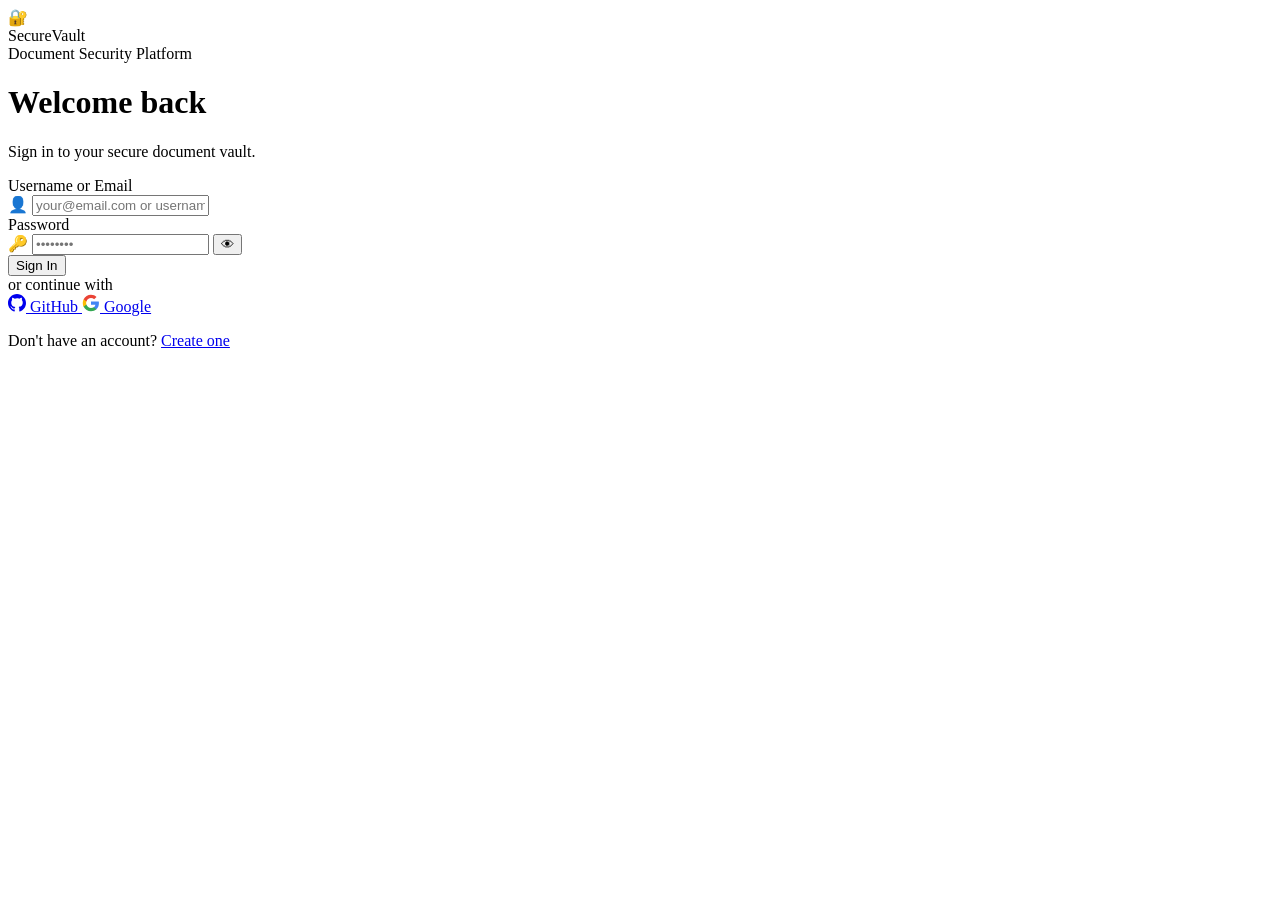
==== frontend/index.html @ 443ca195 "Backend Core: Auth, RBAC, and Secure Document Management" ====
<!DOCTYPE html>
<html lang="en">
<head>
  <meta charset="UTF-8" />
  <meta name="viewport" content="width=device-width, initial-scale=1.0" />
  <title>Login — Secure Document Vault</title>
  <link rel="stylesheet" href="/css/style.css" />
</head>
<body>

<div class="auth-page">
  <div class="auth-card">

    <!-- Logo -->
    <div class="logo">
      <div class="logo-icon">🔐</div>
      <div>
        <div class="logo-text">SecureVault</div>
        <div class="logo-sub">Document Security Platform</div>
      </div>
    </div>

    <!-- Alert area -->
    <div id="alert-area"></div>

    <!-- ── Normal Login Form ── -->
    <div id="login-form-section">
      <h1 class="auth-title">Welcome back</h1>
      <p class="auth-subtitle">Sign in to your secure document vault.</p>

      <form id="login-form" novalidate>
        <div class="form-group">
          <label class="form-label" for="identifier">Username or Email</label>
          <div class="input-wrap">
            <span class="input-icon">👤</span>
            <input
              class="form-input" type="text" id="identifier"
              placeholder="your@email.com or username"
              autocomplete="username" required
            />
          </div>
        </div>

        <div class="form-group">
          <label class="form-label" for="password">Password</label>
          <div class="input-wrap">
            <span class="input-icon">🔑</span>
            <input
              class="form-input" type="password" id="password"
              placeholder="••••••••"
              autocomplete="current-password" required
            />
            <button type="button" class="input-toggle" id="toggle-pw">👁</button>
          </div>
        </div>

        <button type="submit" class="btn btn-primary" id="login-btn">
          Sign In
        </button>
      </form>

      <div class="divider">or continue with</div>

      <div class="oauth-group">
        <a href="/api/auth/oauth/github" class="btn-oauth" id="github-btn">
          <svg width="18" height="18" viewBox="0 0 24 24" fill="currentColor">
            <path d="M12 0C5.374 0 0 5.373 0 12c0 5.302 3.438 9.8 8.207 11.387.599.111.793-.261.793-.577v-2.234c-3.338.726-4.033-1.416-4.033-1.416-.546-1.387-1.333-1.756-1.333-1.756-1.089-.745.083-.729.083-.729 1.205.084 1.839 1.237 1.839 1.237 1.07 1.834 2.807 1.304 3.492.997.107-.775.418-1.305.762-1.604-2.665-.305-5.467-1.334-5.467-5.931 0-1.311.469-2.381 1.236-3.221-.124-.303-.535-1.524.117-3.176 0 0 1.008-.322 3.301 1.23A11.509 11.509 0 0112 5.803c1.02.005 2.047.138 3.006.404 2.291-1.552 3.297-1.23 3.297-1.23.653 1.653.242 2.874.118 3.176.77.84 1.235 1.911 1.235 3.221 0 4.609-2.807 5.624-5.479 5.921.43.372.823 1.102.823 2.222v3.293c0 .319.192.694.801.576C20.566 21.797 24 17.3 24 12c0-6.627-5.373-12-12-12z"/>
          </svg>
          GitHub
        </a>
        <a href="/api/auth/oauth/google" class="btn-oauth" id="google-btn">
          <svg width="18" height="18" viewBox="0 0 24 24">
            <path fill="#4285F4" d="M22.56 12.25c0-.78-.07-1.53-.2-2.25H12v4.26h5.92c-.26 1.37-1.04 2.53-2.21 3.31v2.77h3.57c2.08-1.92 3.28-4.74 3.28-8.09z"/>
            <path fill="#34A853" d="M12 23c2.97 0 5.46-.98 7.28-2.66l-3.57-2.77c-.98.66-2.23 1.06-3.71 1.06-2.86 0-5.29-1.93-6.16-4.53H2.18v2.84C3.99 20.53 7.7 23 12 23z"/>
            <path fill="#FBBC05" d="M5.84 14.09c-.22-.66-.35-1.36-.35-2.09s.13-1.43.35-2.09V7.07H2.18C1.43 8.55 1 10.22 1 12s.43 3.45 1.18 4.93l2.85-2.22.81-.62z"/>
            <path fill="#EA4335" d="M12 5.38c1.62 0 3.06.56 4.21 1.64l3.15-3.15C17.45 2.09 14.97 1 12 1 7.7 1 3.99 3.47 2.18 7.07l3.66 2.84c.87-2.6 3.3-4.53 6.16-4.53z"/>
          </svg>
          Google
        </a>
      </div>

      <p class="text-center text-muted mt-md">
        Don't have an account?
        <a href="/pages/register.html">Create one</a>
      </p>
    </div>

    <!-- ── 2FA Verification Form (hidden initially) ── -->
    <div id="twofa-section" style="display:none;">
      <h1 class="auth-title">Two-Factor Auth</h1>
      <p class="auth-subtitle">Enter the 6-digit code from your authenticator app.</p>

      <form id="twofa-form" novalidate>
        <div class="form-group">
          <label class="form-label" for="totp-code">TOTP Code</label>
          <div class="input-wrap">
            <span class="input-icon">🔒</span>
            <input
              class="form-input text-mono" type="text" id="totp-code"
              placeholder="000000"
              maxlength="6" inputmode="numeric"
              autocomplete="one-time-code" required
            />
          </div>
        </div>
        <button type="submit" class="btn btn-primary" id="twofa-btn">Verify</button>
      </form>

      <p class="text-center text-muted mt-md">
        <a href="#" id="back-to-login">← Back to login</a>
      </p>
    </div>

  </div>
</div>

<script src="/js/utils.js"></script>
<script src="/js/auth.js"></script>
</body>
</html>
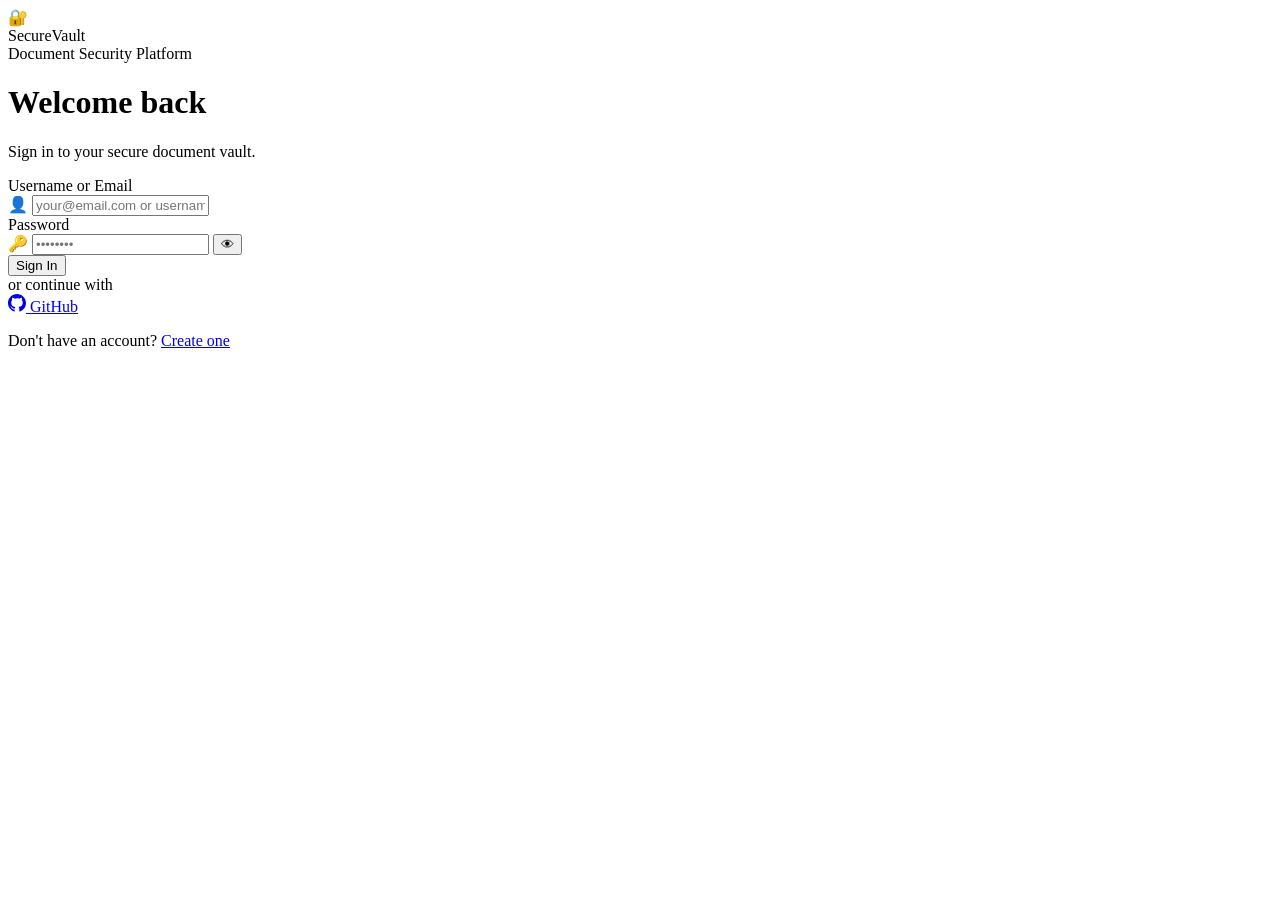
==== commit cf9992e3: "Implement document secure routes, dashboard logic, and refine UI components" ====
--- a/frontend/index.html
+++ b/frontend/index.html
@@ -11,7 +11,6 @@
 <div class="auth-page">
   <div class="auth-card">
 
-    <!-- Logo -->
     <div class="logo">
       <div class="logo-icon">🔐</div>
       <div>
@@ -20,10 +19,8 @@
       </div>
     </div>
 
-    <!-- Alert area -->
     <div id="alert-area"></div>
 
-    <!-- ── Normal Login Form ── -->
     <div id="login-form-section">
       <h1 class="auth-title">Welcome back</h1>
       <p class="auth-subtitle">Sign in to your secure document vault.</p>
@@ -62,20 +59,11 @@
       <div class="divider">or continue with</div>
 
       <div class="oauth-group">
-        <a href="/api/auth/oauth/github" class="btn-oauth" id="github-btn">
+        <a href="#" class="btn-oauth" id="github-btn">
           <svg width="18" height="18" viewBox="0 0 24 24" fill="currentColor">
             <path d="M12 0C5.374 0 0 5.373 0 12c0 5.302 3.438 9.8 8.207 11.387.599.111.793-.261.793-.577v-2.234c-3.338.726-4.033-1.416-4.033-1.416-.546-1.387-1.333-1.756-1.333-1.756-1.089-.745.083-.729.083-.729 1.205.084 1.839 1.237 1.839 1.237 1.07 1.834 2.807 1.304 3.492.997.107-.775.418-1.305.762-1.604-2.665-.305-5.467-1.334-5.467-5.931 0-1.311.469-2.381 1.236-3.221-.124-.303-.535-1.524.117-3.176 0 0 1.008-.322 3.301 1.23A11.509 11.509 0 0112 5.803c1.02.005 2.047.138 3.006.404 2.291-1.552 3.297-1.23 3.297-1.23.653 1.653.242 2.874.118 3.176.77.84 1.235 1.911 1.235 3.221 0 4.609-2.807 5.624-5.479 5.921.43.372.823 1.102.823 2.222v3.293c0 .319.192.694.801.576C20.566 21.797 24 17.3 24 12c0-6.627-5.373-12-12-12z"/>
           </svg>
           GitHub
-        </a>
-        <a href="/api/auth/oauth/google" class="btn-oauth" id="google-btn">
-          <svg width="18" height="18" viewBox="0 0 24 24">
-            <path fill="#4285F4" d="M22.56 12.25c0-.78-.07-1.53-.2-2.25H12v4.26h5.92c-.26 1.37-1.04 2.53-2.21 3.31v2.77h3.57c2.08-1.92 3.28-4.74 3.28-8.09z"/>
-            <path fill="#34A853" d="M12 23c2.97 0 5.46-.98 7.28-2.66l-3.57-2.77c-.98.66-2.23 1.06-3.71 1.06-2.86 0-5.29-1.93-6.16-4.53H2.18v2.84C3.99 20.53 7.7 23 12 23z"/>
-            <path fill="#FBBC05" d="M5.84 14.09c-.22-.66-.35-1.36-.35-2.09s.13-1.43.35-2.09V7.07H2.18C1.43 8.55 1 10.22 1 12s.43 3.45 1.18 4.93l2.85-2.22.81-.62z"/>
-            <path fill="#EA4335" d="M12 5.38c1.62 0 3.06.56 4.21 1.64l3.15-3.15C17.45 2.09 14.97 1 12 1 7.7 1 3.99 3.47 2.18 7.07l3.66 2.84c.87-2.6 3.3-4.53 6.16-4.53z"/>
-          </svg>
-          Google
         </a>
       </div>
 
@@ -85,7 +73,6 @@
       </p>
     </div>
 
-    <!-- ── 2FA Verification Form (hidden initially) ── -->
     <div id="twofa-section" style="display:none;">
       <h1 class="auth-title">Two-Factor Auth</h1>
       <p class="auth-subtitle">Enter the 6-digit code from your authenticator app.</p>
@@ -117,4 +104,4 @@
 <script src="/js/utils.js"></script>
 <script src="/js/auth.js"></script>
 </body>
-</html>
+</html>
